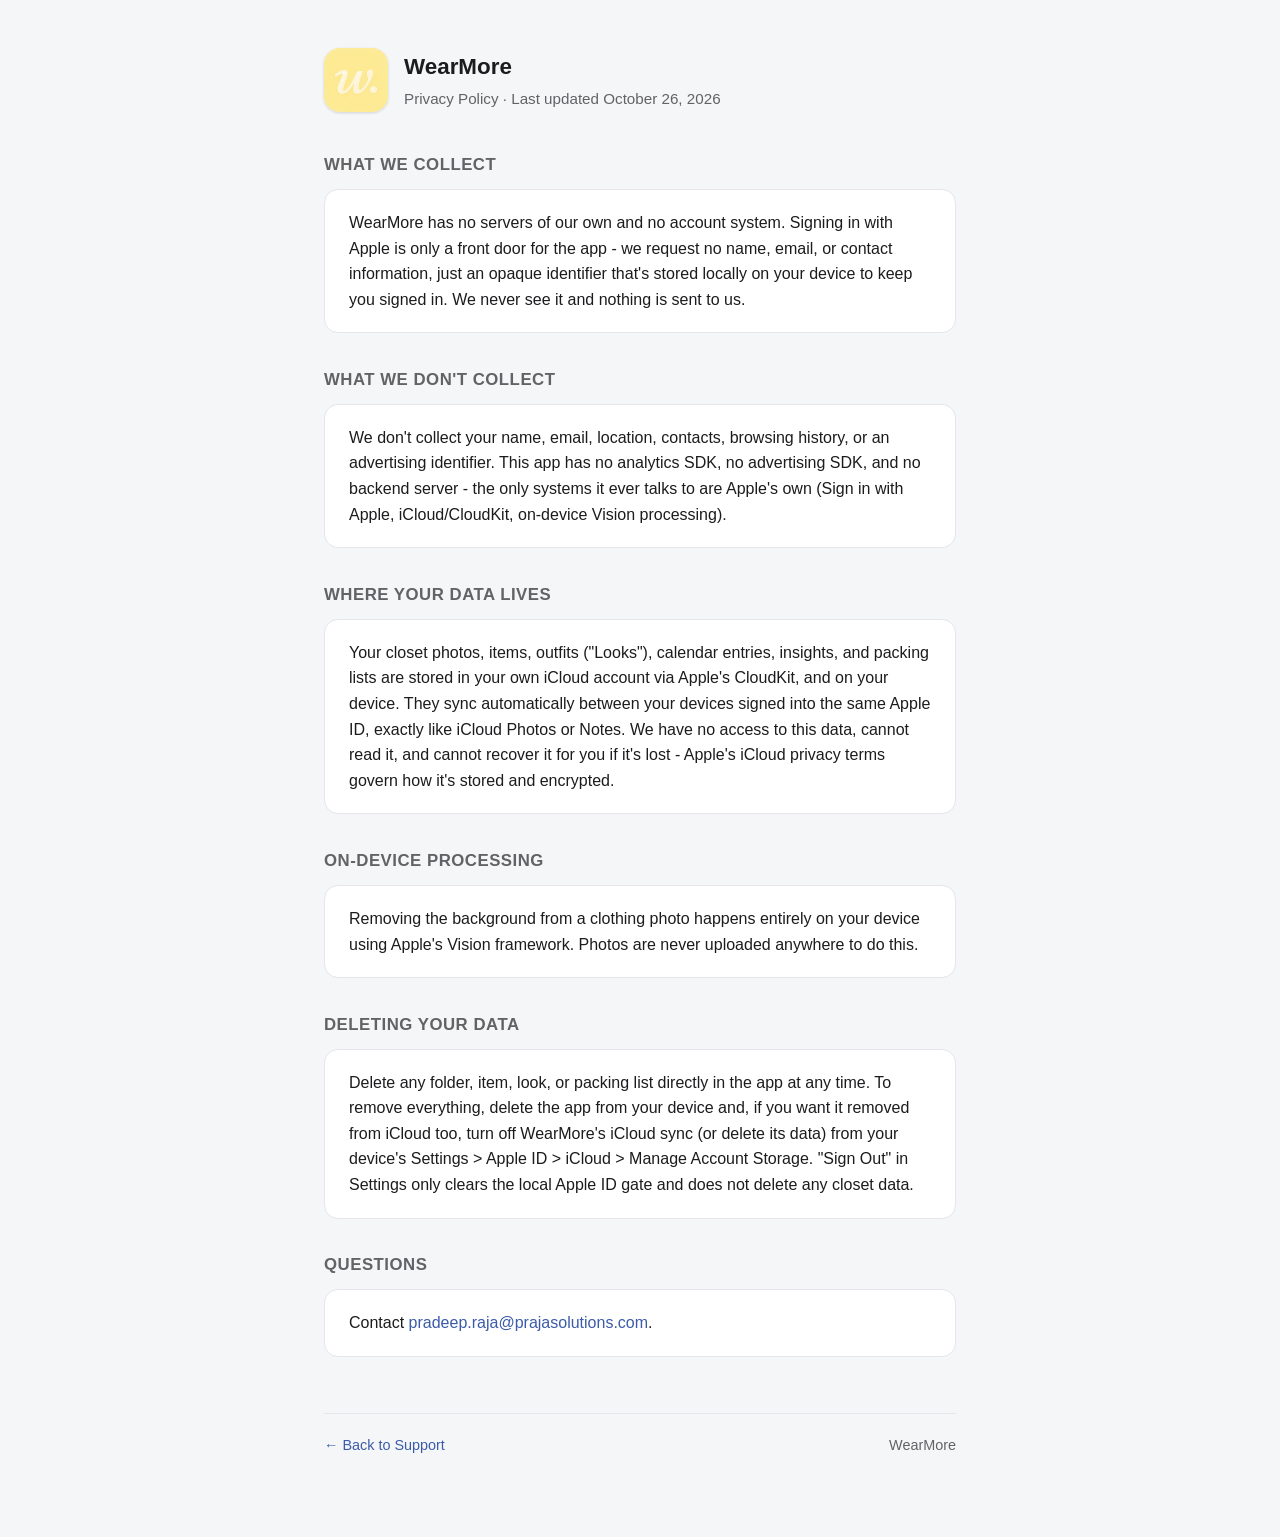
==== privacy.html @ c62e51a8 "Add WearMore support and privacy policy pages" ====
<!DOCTYPE html>
<html lang="en">
<head>
<meta charset="UTF-8">
<meta name="viewport" content="width=device-width, initial-scale=1.0">
<title>WearMore - Privacy Policy</title>
<link rel="icon" href="assets/favicon.png">
<link rel="apple-touch-icon" href="assets/apple-touch-icon.png">
<link rel="stylesheet" href="assets/style.css">
</head>
<body>
  <div class="wrap">
    <header class="hero">
      <img src="assets/logo.png" alt="WearMore logo">
      <div>
        <h1>WearMore</h1>
        <p>Privacy Policy &middot; Last updated October 26, 2026</p>
      </div>
    </header>

    <h2>What we collect</h2>
    <div class="card">
      <p style="margin:0">WearMore has no servers of our own and no account system. Signing in with Apple is only a front door for the app - we request no name, email, or contact information, just an opaque identifier that's stored locally on your device to keep you signed in. We never see it and nothing is sent to us.</p>
    </div>

    <h2>What we don't collect</h2>
    <div class="card">
      <p style="margin:0">We don't collect your name, email, location, contacts, browsing history, or an advertising identifier. This app has no analytics SDK, no advertising SDK, and no backend server - the only systems it ever talks to are Apple's own (Sign in with Apple, iCloud/CloudKit, on-device Vision processing).</p>
    </div>

    <h2>Where your data lives</h2>
    <div class="card">
      <p style="margin:0">Your closet photos, items, outfits ("Looks"), calendar entries, insights, and packing lists are stored in your own iCloud account via Apple's CloudKit, and on your device. They sync automatically between your devices signed into the same Apple ID, exactly like iCloud Photos or Notes. We have no access to this data, cannot read it, and cannot recover it for you if it's lost - Apple's iCloud privacy terms govern how it's stored and encrypted.</p>
    </div>

    <h2>On-device processing</h2>
    <div class="card">
      <p style="margin:0">Removing the background from a clothing photo happens entirely on your device using Apple's Vision framework. Photos are never uploaded anywhere to do this.</p>
    </div>

    <h2>Deleting your data</h2>
    <div class="card">
      <p style="margin:0">Delete any folder, item, look, or packing list directly in the app at any time. To remove everything, delete the app from your device and, if you want it removed from iCloud too, turn off WearMore's iCloud sync (or delete its data) from your device's Settings &gt; Apple ID &gt; iCloud &gt; Manage Account Storage. "Sign Out" in Settings only clears the local Apple ID gate and does not delete any closet data.</p>
    </div>

    <h2>Questions</h2>
    <div class="card">
      <p style="margin:0">Contact <a href="mailto:pradeep.raja@prajasolutions.com">pradeep.raja@prajasolutions.com</a>.</p>
    </div>

    <footer>
      <span><a href="index.html">&larr; Back to Support</a></span>
      <span>WearMore</span>
    </footer>
  </div>
</body>
</html>
---- assets/style.css ----
:root {
  --bg: #f5f6f8;
  --card: #ffffff;
  --text: #1c1c1e;
  --muted: #636366;
  --accent: #3b5ba9;
  --border: #e5e5ea;
}

@media (prefers-color-scheme: dark) {
  :root {
    --bg: #0e0e10;
    --card: #1c1c1e;
    --text: #f2f2f7;
    --muted: #9a9aa0;
    --accent: #7fa2e8;
    --border: #2c2c2e;
  }
}

* { box-sizing: border-box; }

body {
  font-family: -apple-system, BlinkMacSystemFont, "Segoe UI", Roboto, sans-serif;
  background: var(--bg);
  color: var(--text);
  margin: 0;
  padding: 0;
  line-height: 1.6;
}

.wrap {
  max-width: 680px;
  margin: 0 auto;
  padding: 48px 24px 80px;
}

header.hero {
  display: flex;
  align-items: center;
  gap: 16px;
  margin-bottom: 40px;
}

header.hero img {
  width: 64px;
  height: 64px;
  border-radius: 16px;
  box-shadow: 0 1px 3px rgba(0, 0, 0, 0.15);
}

header.hero h1 {
  font-size: 1.4em;
  margin: 0;
}

header.hero p {
  margin: 2px 0 0;
  color: var(--muted);
  font-size: 0.95em;
}

h1 { font-size: 1.8em; margin-top: 0; }

h2 {
  font-size: 1.05em;
  text-transform: uppercase;
  letter-spacing: 0.03em;
  color: var(--muted);
  margin: 2em 0 0.6em;
}

.card {
  background: var(--card);
  border: 1px solid var(--border);
  border-radius: 14px;
  padding: 20px 24px;
  margin-bottom: 16px;
}

a { color: var(--accent); text-decoration: none; }
a:hover { text-decoration: underline; }

ul { padding-left: 1.2em; margin: 0; }
li { margin-bottom: 8px; }
li:last-child { margin-bottom: 0; }

.button {
  display: inline-block;
  background: var(--accent);
  color: #fff;
  padding: 10px 18px;
  border-radius: 10px;
  font-weight: 600;
  margin-top: 4px;
}
.button:hover { text-decoration: none; opacity: 0.9; }

footer {
  margin-top: 56px;
  padding-top: 20px;
  border-top: 1px solid var(--border);
  font-size: 0.9em;
  color: var(--muted);
  display: flex;
  justify-content: space-between;
  flex-wrap: wrap;
  gap: 8px;
}
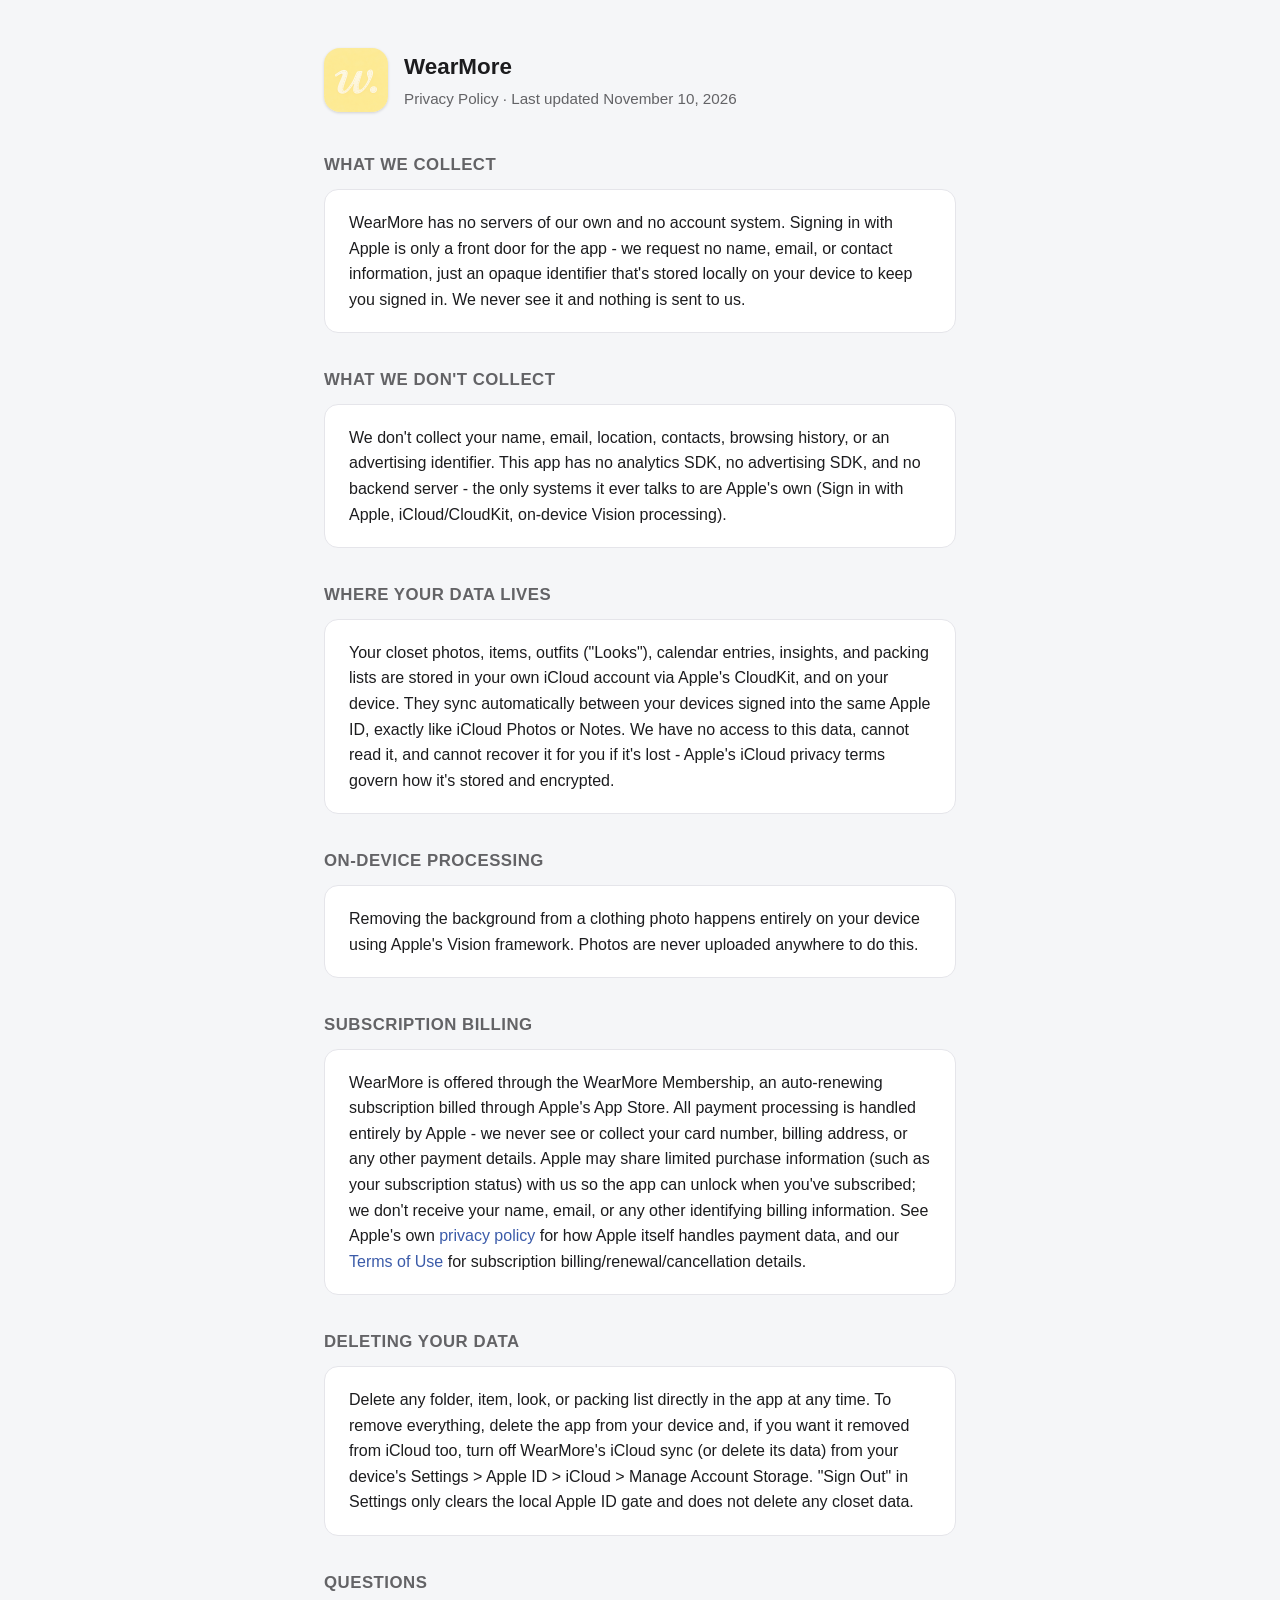
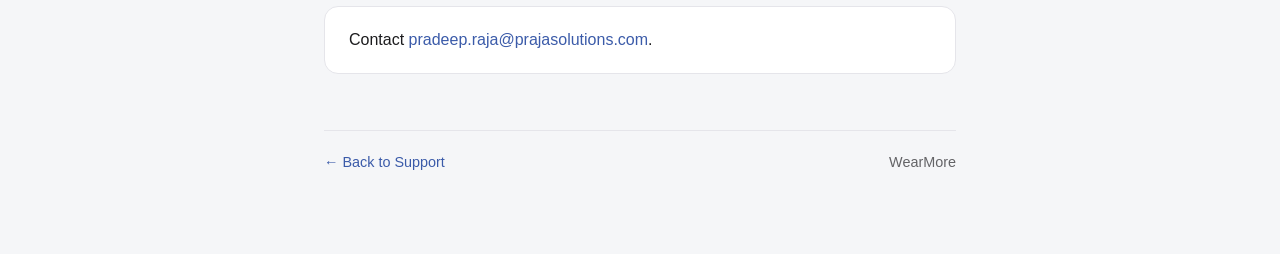
==== commit c8d57af7: "Add Terms of Use and subscription billing disclosure WearMore is moving to a $1.99/mo subscription -" ====
--- a/privacy.html
+++ b/privacy.html
@@ -14,7 +14,7 @@
       <img src="assets/logo.png" alt="WearMore logo">
       <div>
         <h1>WearMore</h1>
-        <p>Privacy Policy &middot; Last updated October 26, 2026</p>
+        <p>Privacy Policy &middot; Last updated November 10, 2026</p>
       </div>
     </header>
 
@@ -38,6 +38,11 @@
       <p style="margin:0">Removing the background from a clothing photo happens entirely on your device using Apple's Vision framework. Photos are never uploaded anywhere to do this.</p>
     </div>
 
+    <h2>Subscription billing</h2>
+    <div class="card">
+      <p style="margin:0">WearMore is offered through the WearMore Membership, an auto-renewing subscription billed through Apple's App Store. All payment processing is handled entirely by Apple - we never see or collect your card number, billing address, or any other payment details. Apple may share limited purchase information (such as your subscription status) with us so the app can unlock when you've subscribed; we don't receive your name, email, or any other identifying billing information. See Apple's own <a href="https://www.apple.com/legal/privacy/">privacy policy</a> for how Apple itself handles payment data, and our <a href="terms.html">Terms of Use</a> for subscription billing/renewal/cancellation details.</p>
+    </div>
+
     <h2>Deleting your data</h2>
     <div class="card">
       <p style="margin:0">Delete any folder, item, look, or packing list directly in the app at any time. To remove everything, delete the app from your device and, if you want it removed from iCloud too, turn off WearMore's iCloud sync (or delete its data) from your device's Settings &gt; Apple ID &gt; iCloud &gt; Manage Account Storage. "Sign Out" in Settings only clears the local Apple ID gate and does not delete any closet data.</p>
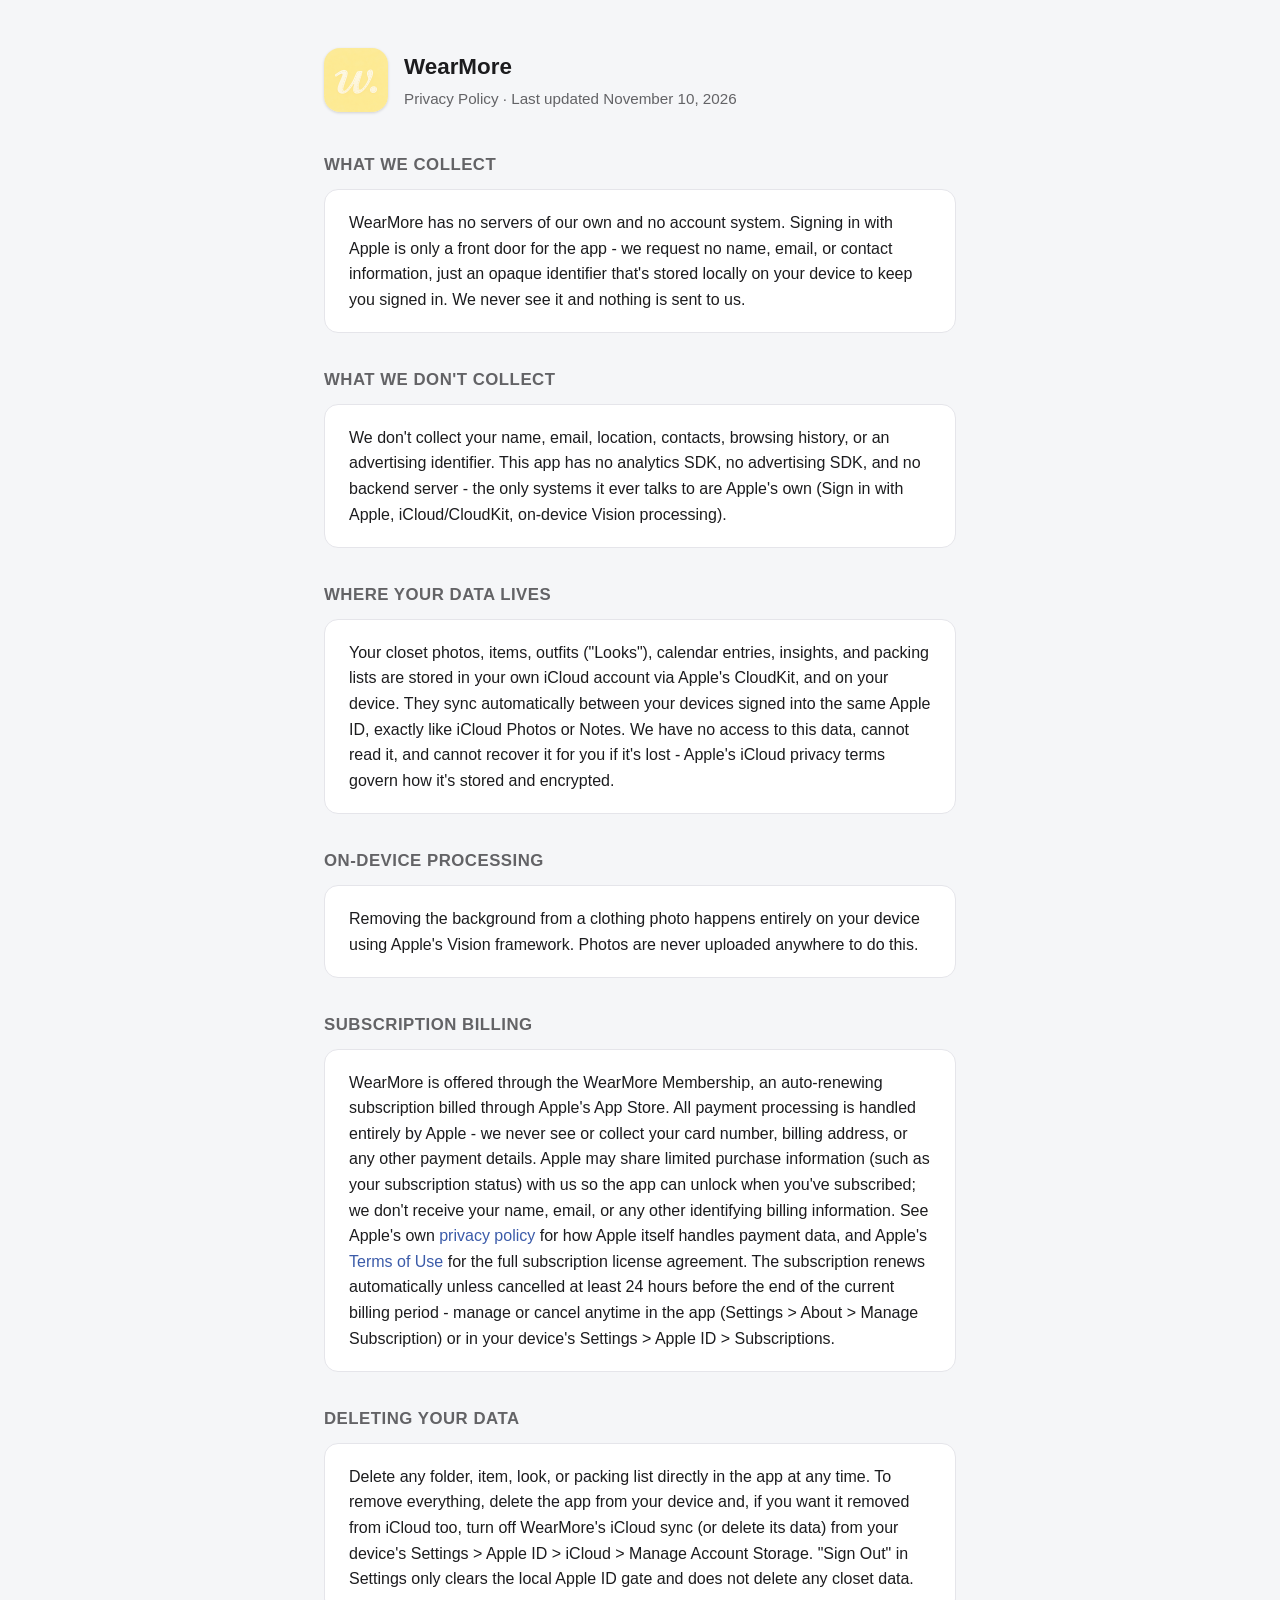
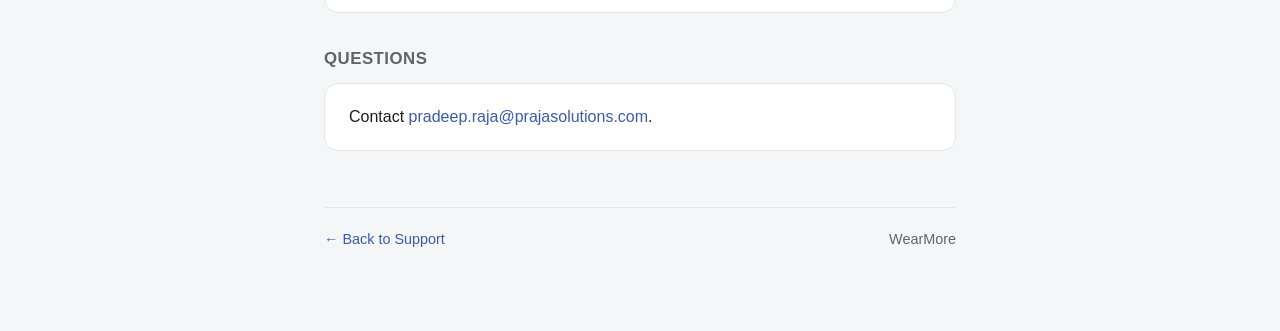
==== commit 33cdb6b3: "Point subscription links at Apple's EULA, not the removed terms page" ====
--- a/privacy.html
+++ b/privacy.html
@@ -40,7 +40,7 @@
 
     <h2>Subscription billing</h2>
     <div class="card">
-      <p style="margin:0">WearMore is offered through the WearMore Membership, an auto-renewing subscription billed through Apple's App Store. All payment processing is handled entirely by Apple - we never see or collect your card number, billing address, or any other payment details. Apple may share limited purchase information (such as your subscription status) with us so the app can unlock when you've subscribed; we don't receive your name, email, or any other identifying billing information. See Apple's own <a href="https://www.apple.com/legal/privacy/">privacy policy</a> for how Apple itself handles payment data, and our <a href="terms.html">Terms of Use</a> for subscription billing/renewal/cancellation details.</p>
+      <p style="margin:0">WearMore is offered through the WearMore Membership, an auto-renewing subscription billed through Apple's App Store. All payment processing is handled entirely by Apple - we never see or collect your card number, billing address, or any other payment details. Apple may share limited purchase information (such as your subscription status) with us so the app can unlock when you've subscribed; we don't receive your name, email, or any other identifying billing information. See Apple's own <a href="https://www.apple.com/legal/privacy/">privacy policy</a> for how Apple itself handles payment data, and Apple's <a href="https://www.apple.com/legal/internet-services/itunes/dev/stdeula/">Terms of Use</a> for the full subscription license agreement. The subscription renews automatically unless cancelled at least 24 hours before the end of the current billing period - manage or cancel anytime in the app (Settings &gt; About &gt; Manage Subscription) or in your device's Settings &gt; Apple ID &gt; Subscriptions.</p>
     </div>
 
     <h2>Deleting your data</h2>
